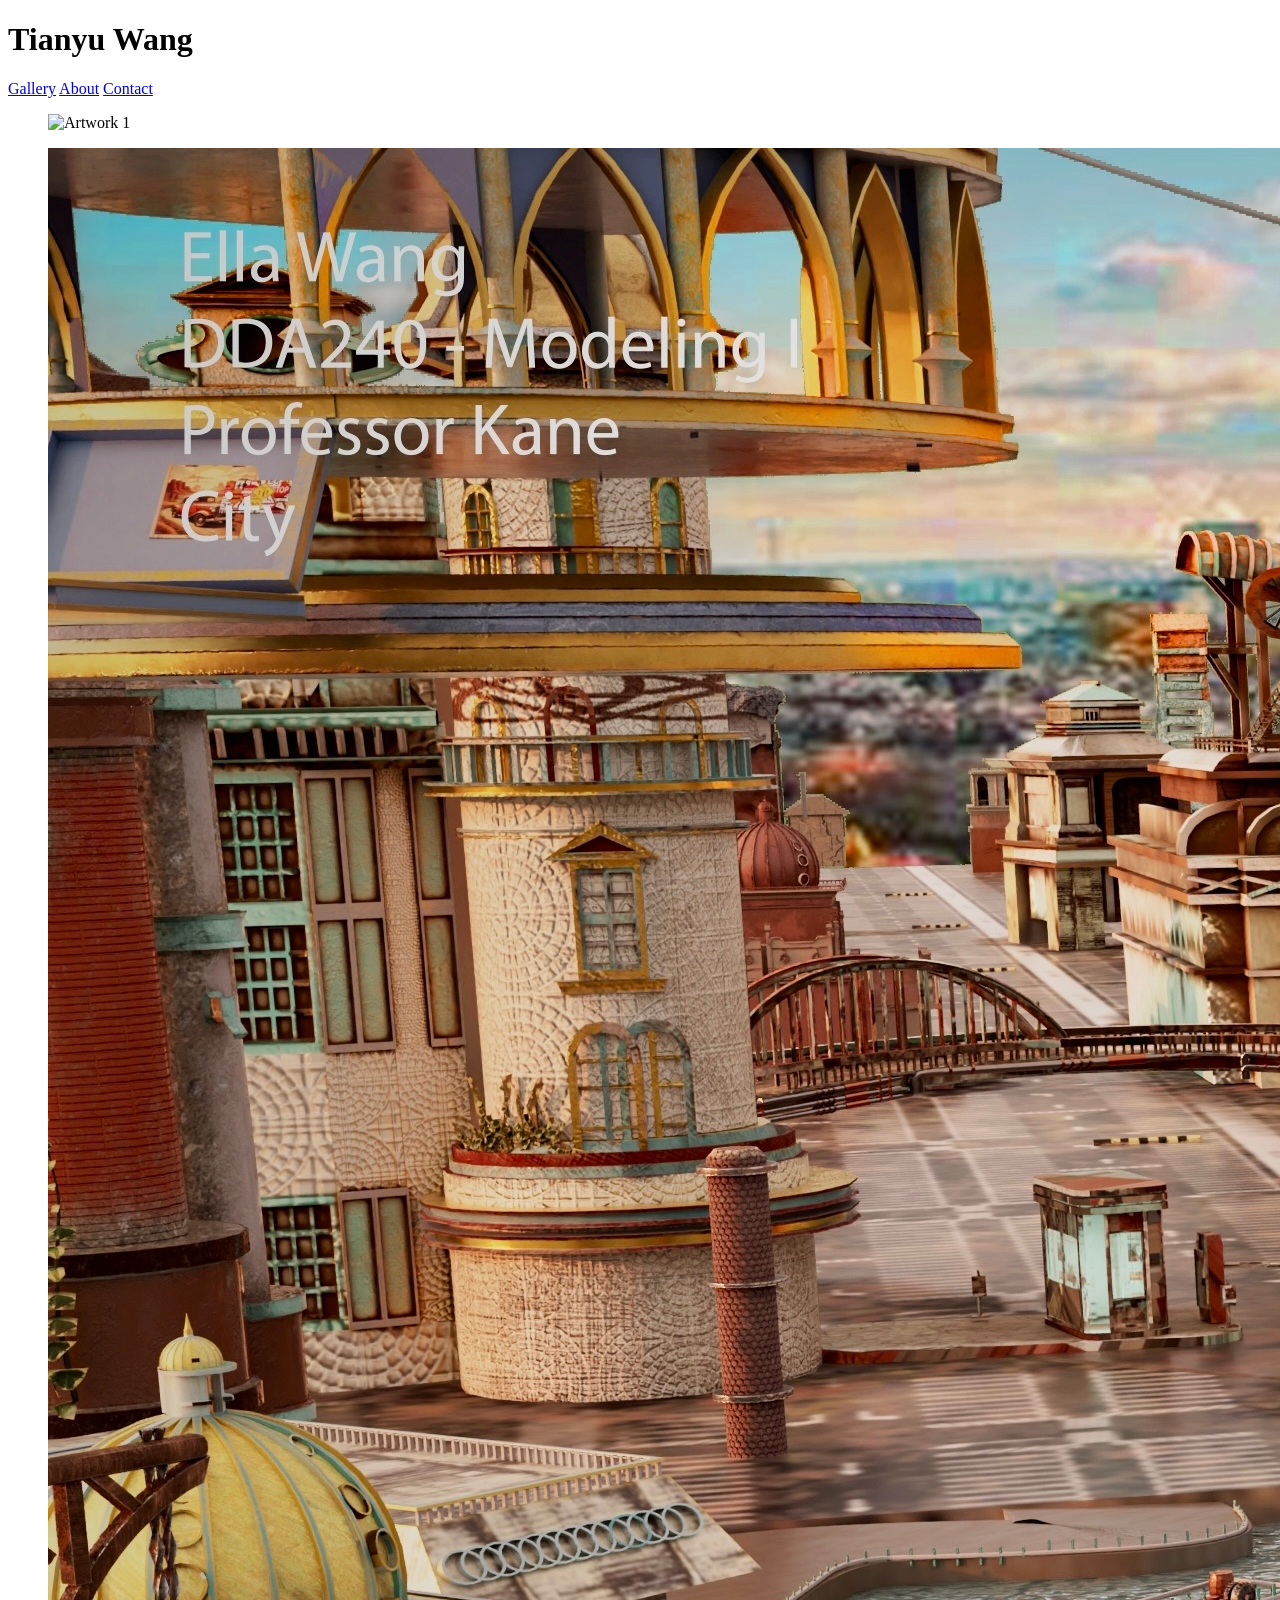
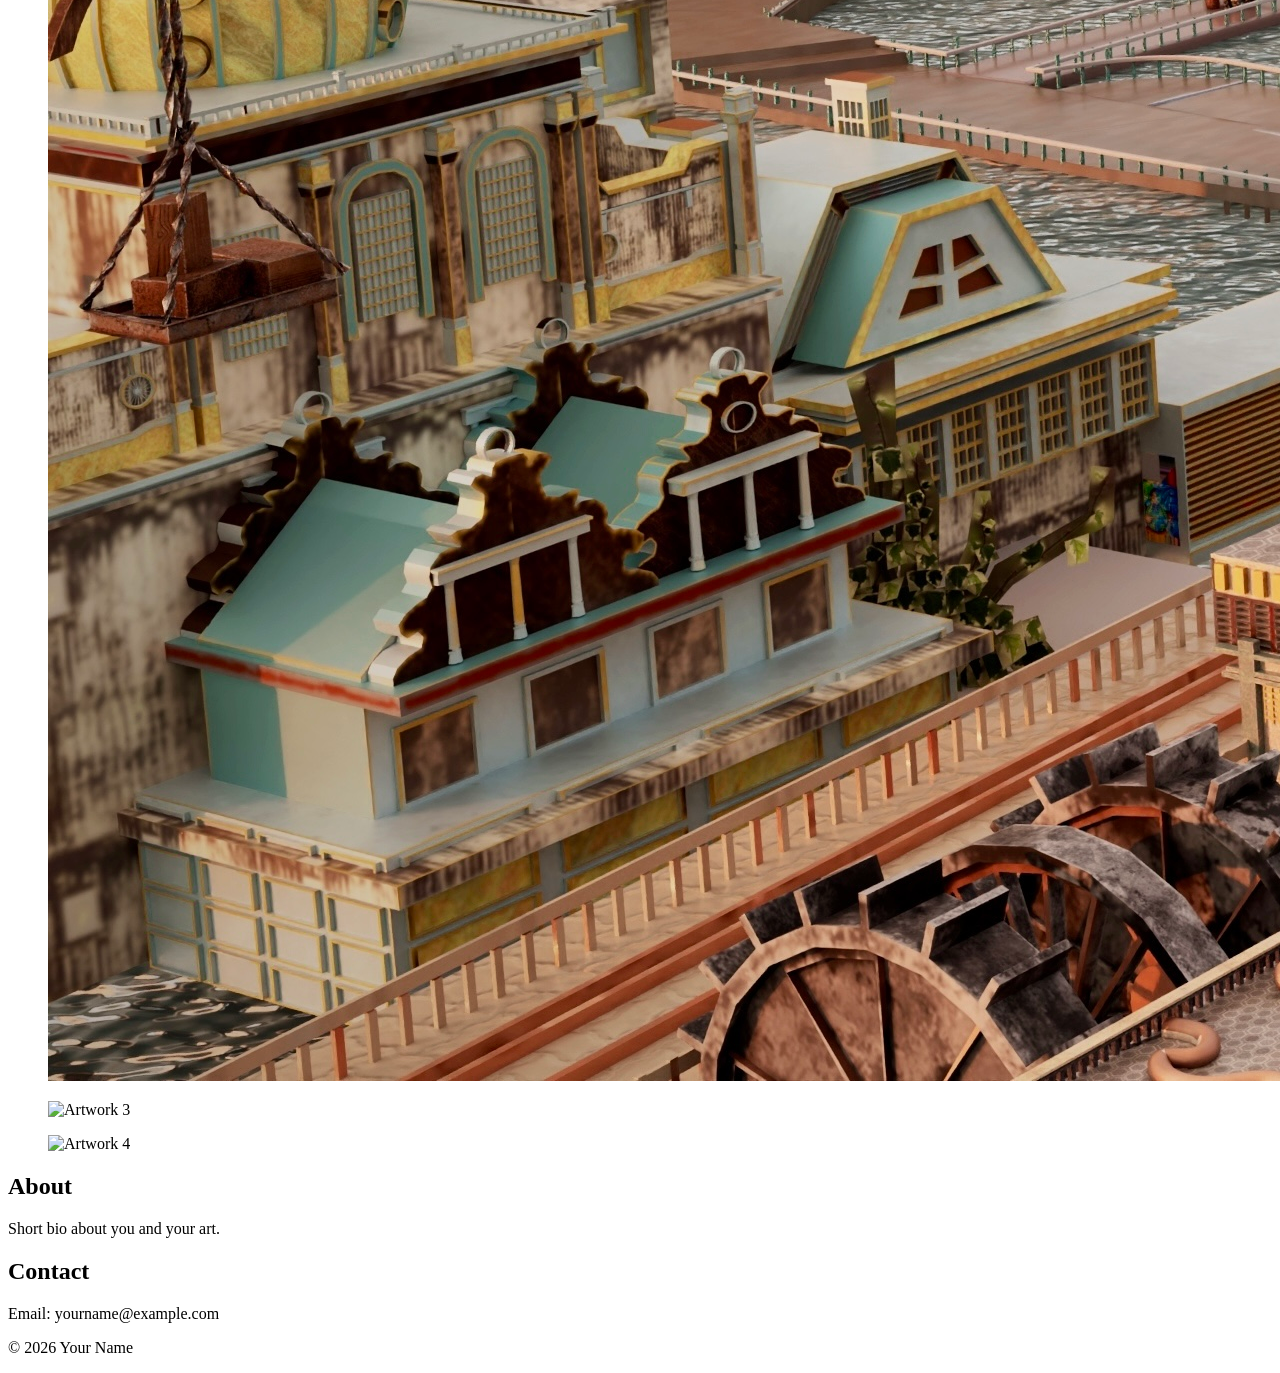
==== index.html @ c0cb6a93 "Add files via upload" ====
<!DOCTYPE html>
<html lang="en">
<head>
    <meta charset="UTF-8">
    <meta name="viewport" content="width=device-width, initial-scale=1.0">
    <title>Your Name — Art Portfolio</title>
    <link rel="stylesheet" href="styles.css">
</head>
<body>

<header>
    <h1>Tianyu Wang</h1>
    <nav>
        <a href="#gallery">Gallery</a>
        <a href="#about">About</a>
        <a href="#contact">Contact</a>
    </nav>
</header>

<main>
    <section id="gallery" class="grid-gallery">
        <figure><img src="images/art1.jpg" alt="Artwork 1"></figure>
        <figure><img src="images/art2.jpg" alt="Artwork 2"></figure>
        <figure><img src="images/art3.jpg" alt="Artwork 3"></figure>
        <figure><img src="images/art4.jpg" alt="Artwork 4"></figure>
    </section>

    <section id="about">
        <h2>About</h2>
        <p>Short bio about you and your art.</p>
    </section>

    <section id="contact">
        <h2>Contact</h2>
        <p>Email: yourname@example.com</p>
    </section>
</main>

<footer>
    <p>&copy; 2026 Your Name</p>
</footer>

</body>
</html>
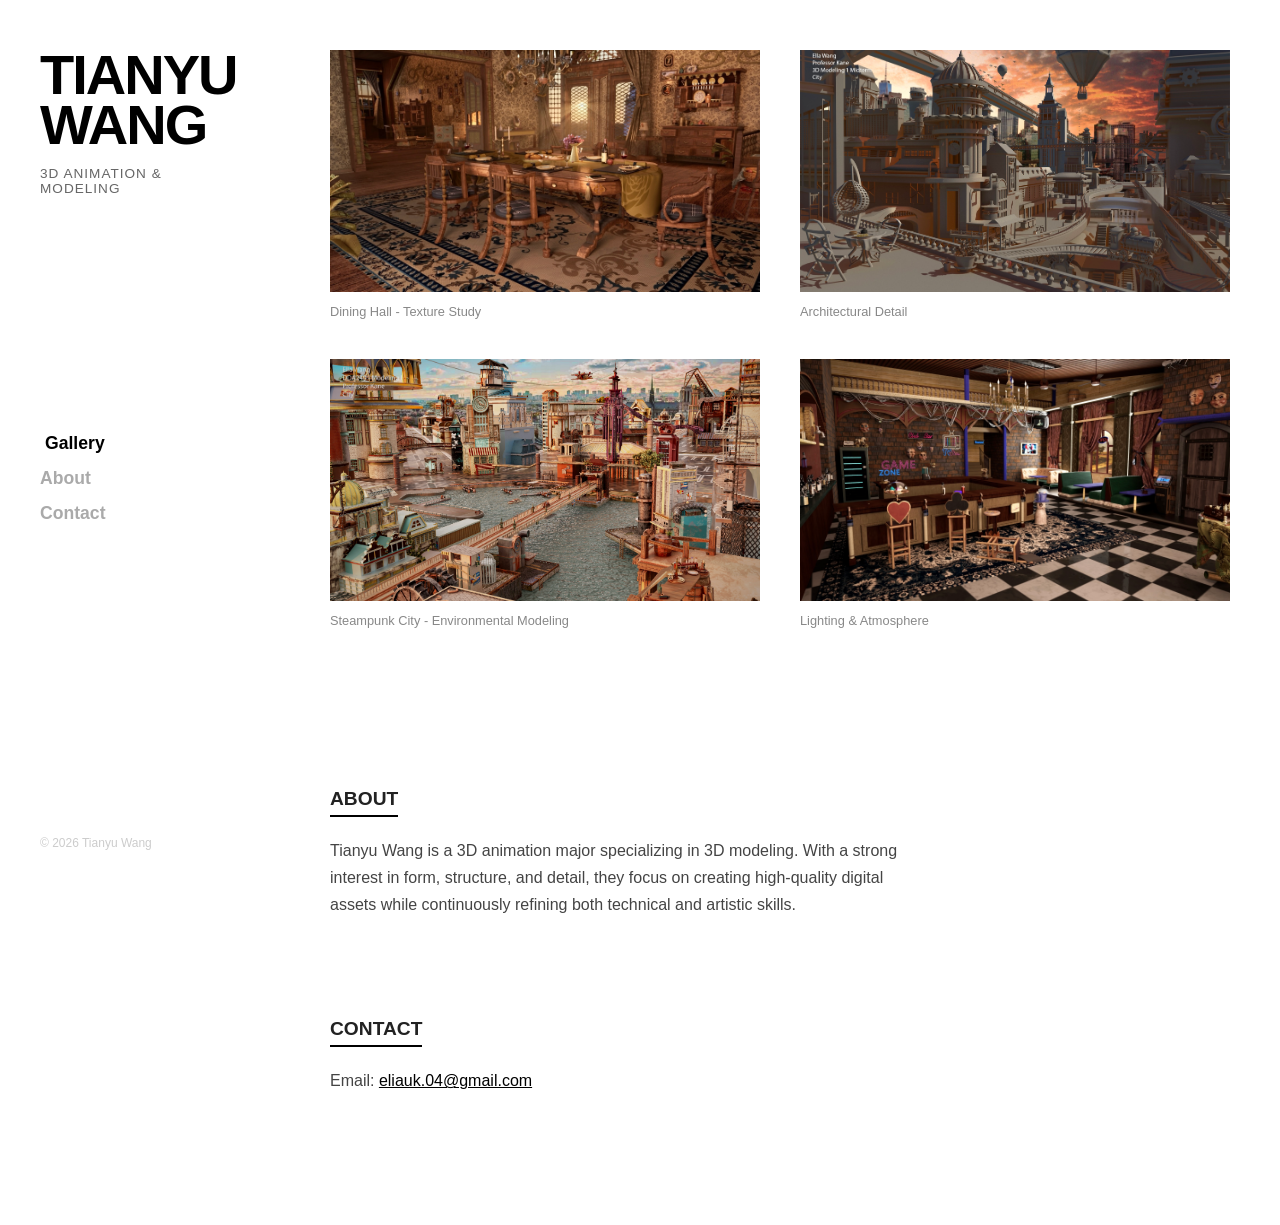
==== commit 84908280: "Add files via upload" ====
--- a/index.html
+++ b/index.html
@@ -3,43 +3,74 @@
 <head>
     <meta charset="UTF-8">
     <meta name="viewport" content="width=device-width, initial-scale=1.0">
-    <title>Your Name — Art Portfolio</title>
-    <link rel="stylesheet" href="styles.css">
+    <title>Tianyu Wang — 3D Portfolio</title>
+    <!-- THIS LINE CONNECTS THE DESIGN. ENSURE FILENAME MATCHES! -->
+    <link rel="stylesheet" href="style.css">
 </head>
 <body>
 
-<header>
-    <h1>Tianyu Wang</h1>
-    <nav>
-        <a href="#gallery">Gallery</a>
-        <a href="#about">About</a>
-        <a href="#contact">Contact</a>
-    </nav>
-</header>
+    <!-- SIDEBAR (Fixed on the left) -->
+    <header class="sidebar">
+        <div class="logo">
+            <h1>TIANYU<br>WANG</h1>
+            <p>3D Animation & Modeling</p>
+        </div>
 
-<main>
-    <section id="gallery" class="grid-gallery">
-        <figure><img src="images/art1.jpg" alt="Artwork 1"></figure>
-        <figure><img src="images/art2.jpg" alt="Artwork 2"></figure>
-        <figure><img src="images/art3.jpg" alt="Artwork 3"></figure>
-        <figure><img src="images/art4.jpg" alt="Artwork 4"></figure>
-    </section>
+        <nav>
+            <ul>
+                <!-- "class='active'" makes the first tab look selected -->
+                <li><a href="#gallery" class="nav-tab active">Gallery</a></li>
+                <li><a href="#about" class="nav-tab">About</a></li>
+                <li><a href="#contact" class="nav-tab">Contact</a></li>
+            </ul>
+        </nav>
 
-    <section id="about">
-        <h2>About</h2>
-        <p>Short bio about you and your art.</p>
-    </section>
+        <div class="footer-info">
+            <p>&copy; 2026 Tianyu Wang</p>
+        </div>
+    </header>
 
-    <section id="contact">
-        <h2>Contact</h2>
-        <p>Email: yourname@example.com</p>
-    </section>
-</main>
+    <!-- MAIN CONTENT (Scrolls on the right) -->
+    <main class="main-content">
+        
+        <!-- GALLERY GRID -->
+        <div id="gallery" class="gallery-container">
+            
+            <div class="artwork-item">
+                <img src="images/art1.JPG" alt="Dining Room Scene">
+                <div class="caption">Dining Hall - Texture Study</div>
+            </div>
 
-<footer>
-    <p>&copy; 2026 Your Name</p>
-</footer>
+            <div class="artwork-item">
+                <img src="images/art2.jpg" alt="Cityscape">
+                <div class="caption">Steampunk City - Environmental Modeling</div>
+            </div>
+
+            <div class="artwork-item">
+                <img src="images/art3.JPG" alt="Architecture Detail">
+                <div class="caption">Architectural Detail</div>
+            </div>
+
+            <div class="artwork-item">
+                <img src="images/art4.JPG" alt="Atmospheric Scene">
+                <div class="caption">Lighting & Atmosphere</div>
+            </div>
+
+        </div>
+
+        <!-- ABOUT SECTION -->
+        <section id="about" class="text-section">
+            <h2>About</h2>
+            <p>Tianyu Wang is a 3D animation major specializing in 3D modeling. With a strong interest in form, structure, and detail, they focus on creating high-quality digital assets while continuously refining both technical and artistic skills.</p>
+        </section>
+
+        <!-- CONTACT SECTION -->
+        <section id="contact" class="text-section">
+            <h2>Contact</h2>
+            <p>Email: <a href="mailto:eliauk.04@gmail.com">eliauk.04@gmail.com</a></p>
+        </section>
+
+    </main>
 
 </body>
 </html>
-
--- a/style.css
+++ b/style.css
@@ -0,0 +1,199 @@
+/* 1. RESET & SETUP */
+* {
+    margin: 0;
+    padding: 0;
+    box-sizing: border-box;
+}
+
+html {
+    scroll-behavior: smooth;
+}
+
+body {
+    font-family: 'Helvetica Neue', Helvetica, Arial, sans-serif;
+    background-color: #ffffff;
+    color: #222;
+    display: flex; /* This creates the Sidebar + Content layout */
+    overflow-x: hidden; /* Prevents horizontal scroll */
+}
+
+/* 2. SIDEBAR STYLING */
+.sidebar {
+    width: 280px; /* Slightly wider for the big name */
+    height: 100vh;
+    padding: 50px 40px;
+    position: fixed; /* Freezes sidebar in place */
+    top: 0;
+    left: 0;
+    display: flex;
+    flex-direction: column;
+    justify-content: space-between;
+    background-color: #fff;
+    z-index: 100;
+}
+
+/* BIG BOLD NAME */
+.logo h1 {
+    font-size: 3.5rem; /* VERY BIG */
+    font-weight: 900; /* EXTRA BOLD */
+    line-height: 0.9;
+    text-transform: uppercase;
+    letter-spacing: -2px;
+    margin-bottom: 10px;
+    color: #000;
+}
+
+.logo p {
+    font-size: 0.85rem;
+    color: #666;
+    font-weight: 500;
+    margin-top: 15px;
+    letter-spacing: 1px;
+    text-transform: uppercase;
+}
+
+/* NAVIGATION TABS */
+nav ul {
+    list-style: none;
+    margin-top: -60px; /* Pulls nav up a bit */
+}
+
+nav li {
+    margin-bottom: 12px;
+}
+
+.nav-tab {
+    text-decoration: none;
+    font-size: 1.1rem;
+    font-weight: 700;
+    color: #aaa; /* Grey by default */
+    display: inline-block;
+    transition: all 0.2s ease;
+    position: relative;
+}
+
+/* Hover and Active State */
+.nav-tab:hover, .nav-tab.active {
+    color: #000; /* Black when hovered */
+    transform: translateX(5px); /* Subtle slide to the right */
+}
+
+/* Optional: Underline effect on hover */
+.nav-tab::after {
+    content: '';
+    display: block;
+    width: 0;
+    height: 2px;
+    background: #000;
+    transition: width 0.3s;
+}
+.nav-tab:hover::after {
+    width: 100%;
+}
+
+.footer-info {
+    font-size: 0.75rem;
+    color: #ccc;
+}
+
+/* 3. MAIN CONTENT (RIGHT SIDE) */
+.main-content {
+    margin-left: 280px; /* Must match sidebar width */
+    width: calc(100% - 280px);
+    padding: 50px;
+    min-height: 100vh;
+}
+
+/* IMAGES */
+.gallery-container {
+    /* MASONRY LAYOUT: Columns adjust automatically */
+    column-count: 2; 
+    column-gap: 40px;
+    margin-bottom: 100px;
+}
+
+.artwork-item {
+    margin-bottom: 40px;
+    break-inside: avoid; /* Keeps images whole */
+}
+
+.artwork-item img {
+    width: 100%;
+    height: auto;
+    display: block;
+    margin-bottom: 12px;
+}
+
+.caption {
+    font-size: 0.8rem;
+    color: #888;
+    font-weight: 500;
+}
+
+/* TEXT SECTIONS */
+.text-section {
+    max-width: 600px;
+    margin-bottom: 80px;
+    padding-top: 20px;
+}
+
+.text-section h2 {
+    font-size: 1.2rem;
+    text-transform: uppercase;
+    border-bottom: 2px solid #000;
+    display: inline-block;
+    margin-bottom: 20px;
+    padding-bottom: 5px;
+}
+
+.text-section p {
+    line-height: 1.7;
+    font-size: 1rem;
+    color: #444;
+}
+
+.text-section a {
+    color: #000;
+    text-decoration: underline;
+}
+
+/* 4. MOBILE LAYOUT */
+@media (max-width: 768px) {
+    body {
+        flex-direction: column;
+    }
+
+    .sidebar {
+        width: 100%;
+        height: auto;
+        position: relative;
+        padding: 30px;
+        text-align: center;
+        border-bottom: 1px solid #eee;
+    }
+
+    .logo h1 {
+        font-size: 2.5rem; /* Smaller on phone */
+    }
+
+    nav ul {
+        margin-top: 30px;
+        display: flex;
+        justify-content: center;
+        gap: 20px;
+    }
+    
+    .nav-tab:hover {
+        transform: none; /* No slide on mobile */
+    }
+
+    .main-content {
+        width: 100%;
+        margin-left: 0;
+        padding: 20px;
+    }
+
+    .gallery-container {
+        column-count: 1; /* 1 Column on phone */
+    }
+}
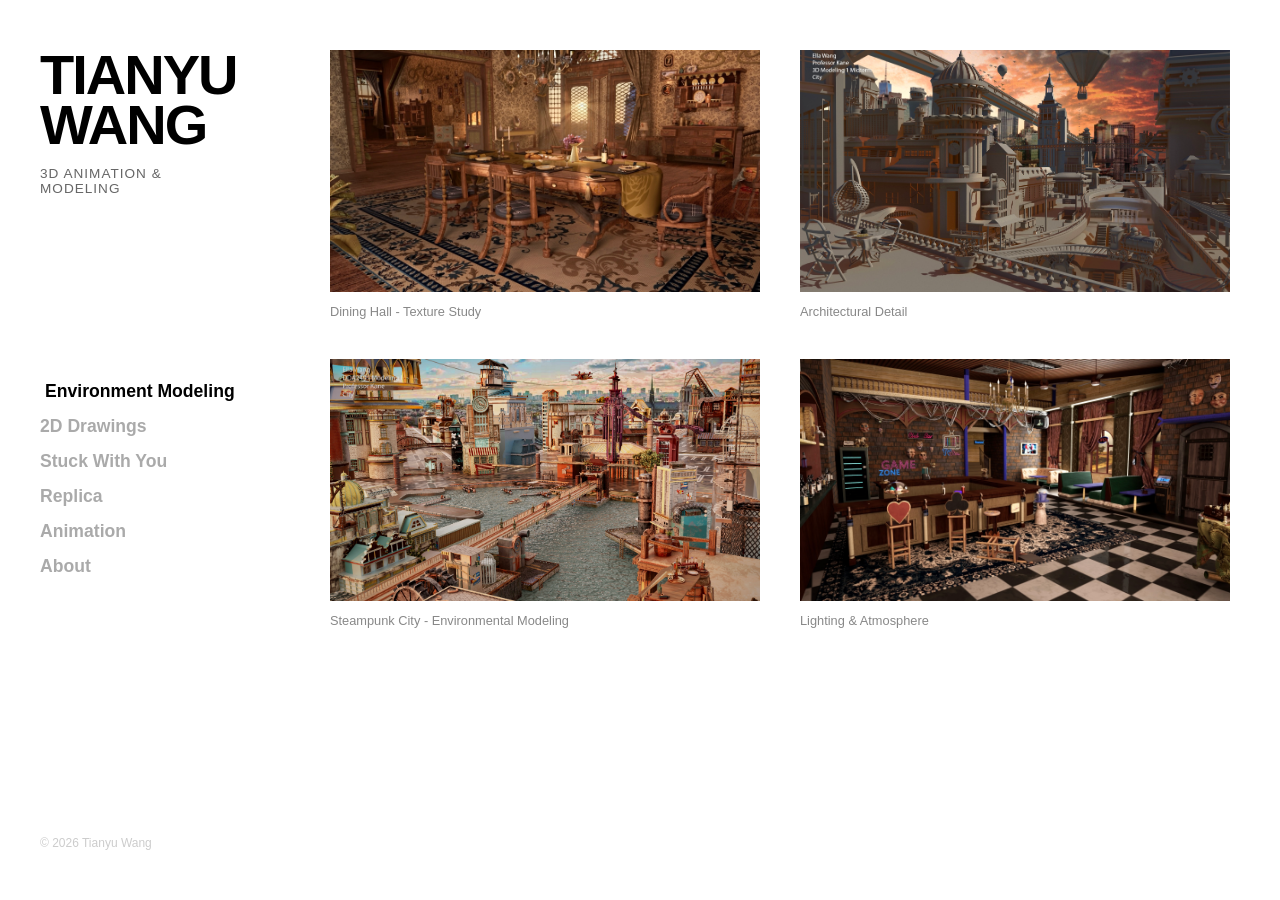
==== commit c25e5959: "Add files via upload" ====
--- a/index.html
+++ b/index.html
@@ -3,8 +3,7 @@
 <head>
     <meta charset="UTF-8">
     <meta name="viewport" content="width=device-width, initial-scale=1.0">
-    <title>Tianyu Wang — 3D Portfolio</title>
-    <!-- THIS LINE CONNECTS THE DESIGN. ENSURE FILENAME MATCHES! -->
+    <title>Tianyu Wang — Environment Modeling</title>
     <link rel="stylesheet" href="style.css">
 </head>
 <body>
@@ -18,10 +17,12 @@
 
         <nav>
             <ul>
-                <!-- "class='active'" makes the first tab look selected -->
-                <li><a href="#gallery" class="nav-tab active">Gallery</a></li>
-                <li><a href="#about" class="nav-tab">About</a></li>
-                <li><a href="#contact" class="nav-tab">Contact</a></li>
+                <li><a href="index.html" class="nav-tab active">Environment Modeling</a></li>
+                <li><a href="2d-drawings.html" class="nav-tab">2D Drawings</a></li>
+                <li><a href="stuck-with-you.html" class="nav-tab">Stuck With You</a></li>
+                <li><a href="replica.html" class="nav-tab">Replica</a></li>
+                <li><a href="animation.html" class="nav-tab">Animation</a></li>
+                <li><a href="about.html" class="nav-tab">About</a></li>
             </ul>
         </nav>
 
@@ -32,10 +33,10 @@
 
     <!-- MAIN CONTENT (Scrolls on the right) -->
     <main class="main-content">
-        
-        <!-- GALLERY GRID -->
-        <div id="gallery" class="gallery-container">
-            
+
+        <!-- ENVIRONMENT MODELING (formerly Gallery) -->
+        <div class="gallery-container">
+
             <div class="artwork-item">
                 <img src="images/art1.JPG" alt="Dining Room Scene">
                 <div class="caption">Dining Hall - Texture Study</div>
@@ -58,18 +59,6 @@
 
         </div>
 
-        <!-- ABOUT SECTION -->
-        <section id="about" class="text-section">
-            <h2>About</h2>
-            <p>Tianyu Wang is a 3D animation major specializing in 3D modeling. With a strong interest in form, structure, and detail, they focus on creating high-quality digital assets while continuously refining both technical and artistic skills.</p>
-        </section>
-
-        <!-- CONTACT SECTION -->
-        <section id="contact" class="text-section">
-            <h2>Contact</h2>
-            <p>Email: <a href="mailto:eliauk.04@gmail.com">eliauk.04@gmail.com</a></p>
-        </section>
-
     </main>
 
 </body>
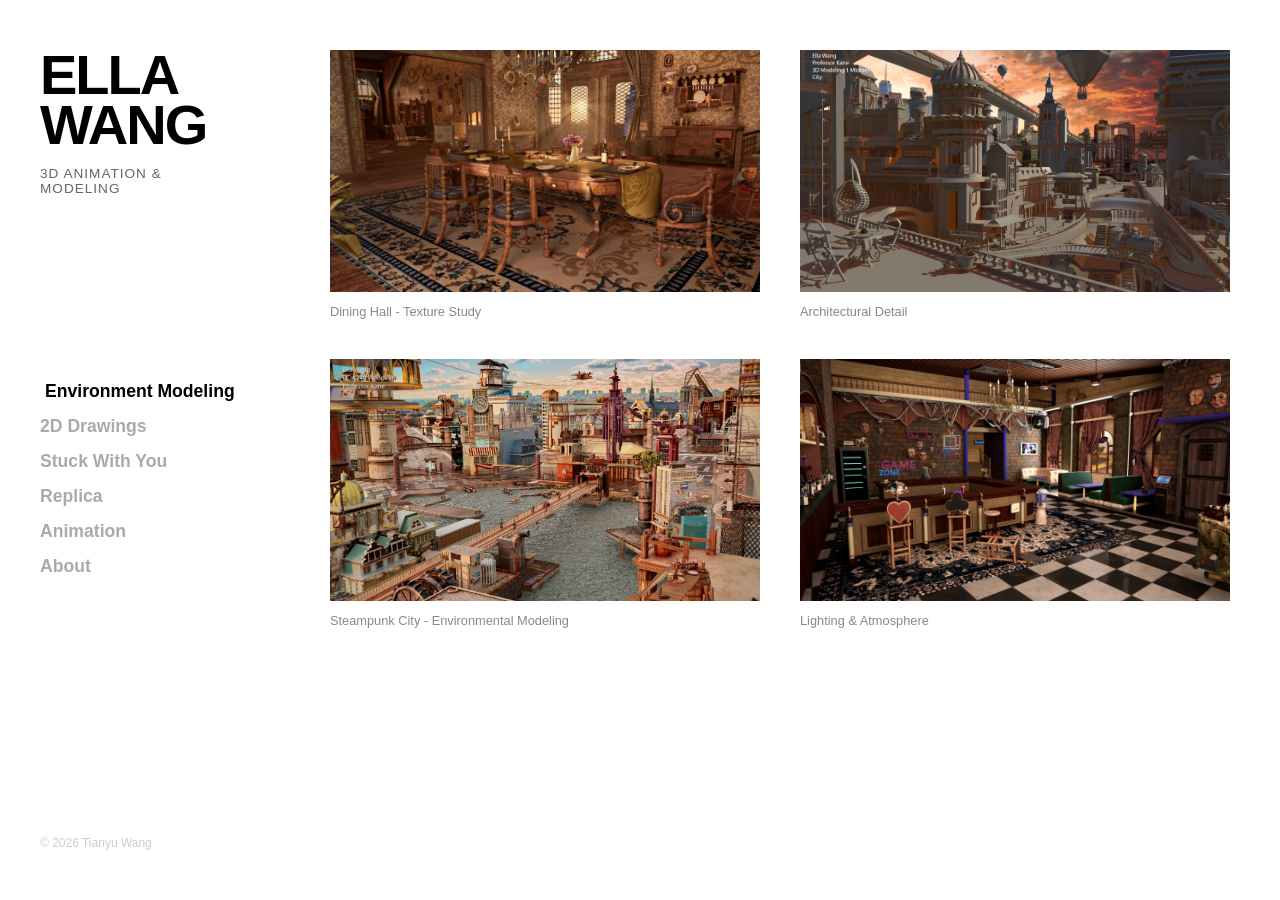
==== commit 3ed5a69f: "Add files via upload" ====
--- a/index.html
+++ b/index.html
@@ -11,7 +11,7 @@
     <!-- SIDEBAR (Fixed on the left) -->
     <header class="sidebar">
         <div class="logo">
-            <h1>TIANYU<br>WANG</h1>
+            <h1>ELLA<br>WANG</h1>
             <p>3D Animation & Modeling</p>
         </div>
 
